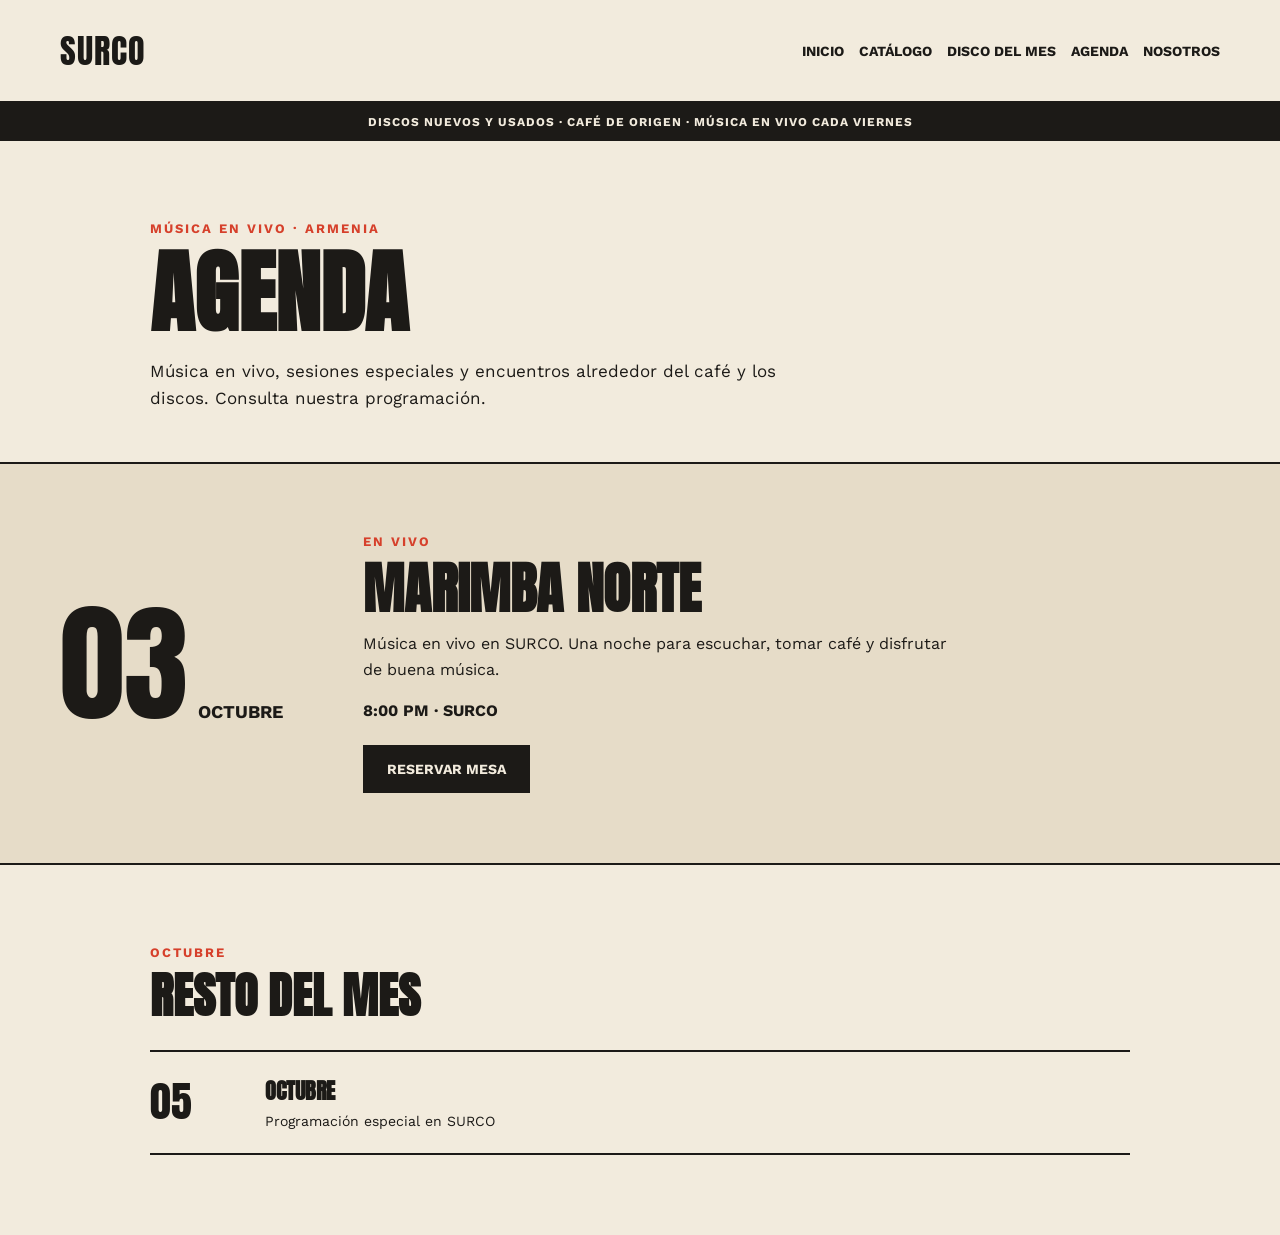
==== agenda.html @ 6380e585 "feat: agregar disco del mes y agenda" ====
<!DOCTYPE html>
<html lang="es">
<head>
    <meta charset="UTF-8">
    <meta name="viewport" content="width=device-width, initial-scale=1.0">

    <title>Agenda | SURCO</title>

    <link rel="preconnect" href="https://fonts.googleapis.com">
    <link rel="preconnect" href="https://fonts.gstatic.com" crossorigin>
    <link href="https://fonts.googleapis.com/css2?family=Anton&family=Work+Sans:wght@400;600;700&display=swap" rel="stylesheet">

    <link rel="stylesheet" href="css/Agenda.css">
</head>

<body>

    <!-- ENCABEZADO -->
    <header class="header">
        <div class="logo">SURCO</div>

        <nav class="menu">
            <a href="index.html">INICIO</a>
            <a href="catalogo.html">CATÁLOGO</a>
            <a href="disco.html">DISCO DEL MES</a>
            <a href="agenda.html">AGENDA</a>
            <a href="nosotros.html">NOSOTROS</a>
        </nav>
    </header>


    <!-- CINTA NEGRA -->
    <div class="cinta">
        DISCOS NUEVOS Y USADOS · CAFÉ DE ORIGEN · MÚSICA EN VIVO CADA VIERNES
    </div>


    <!-- CONTENIDO PRINCIPAL -->
    <main>

        <section class="agenda-intro">
            <p class="sobrelinea">MÚSICA EN VIVO · ARMENIA</p>

            <h1>AGENDA</h1>

            <p class="descripcion">
                Música en vivo, sesiones especiales y encuentros alrededor
                del café y los discos. Consulta nuestra programación.
            </p>
        </section>


        <!-- EVENTO PRINCIPAL -->
        <section class="evento-principal">

            <div class="fecha">
                <span>03</span>
                <strong>OCTUBRE</strong>
            </div>

            <div class="evento-info">
                <p class="sobrelinea">EN VIVO</p>

                <h2>MARIMBA NORTE</h2>

                <p>
                    Música en vivo en SURCO. Una noche para escuchar,
                    tomar café y disfrutar de buena música.
                </p>

                <p class="hora">
                    8:00 PM · SURCO
                </p>

                <button>RESERVAR MESA</button>
            </div>

        </section>


        <!-- RESTO DEL MES -->
        <section class="resto">

            <p class="sobrelinea">OCTUBRE</p>

            <h2>RESTO DEL MES</h2>

            <div class="eventos">

                <article class="evento">
                    <div class="dia">05</div>

                    <div>
                        <h3>OCTUBRE</h3>
                        <p>Programación especial en SURCO</p>
---- css/Agenda.css ----
* {
    margin: 0;
    padding: 0;
    box-sizing: border-box;
}

body {
    background-color: #f2ebdd;
    color: #1c1a17;
    font-family: "Work Sans", sans-serif;
}

/* =========================
   ENCABEZADO
========================= */

.header {
    display: flex;
    flex-direction: column;
    align-items: center;
    padding: 25px 20px;
    border-bottom: 2px solid #1c1a17;
}

.logo {
    font-family: "Anton", sans-serif;
    font-size: 34px;
    letter-spacing: 1px;
    margin-bottom: 20px;
}

.menu {
    display: flex;
    flex-wrap: wrap;
    justify-content: center;
    gap: 15px;
}

.menu a {
    color: #1c1a17;
    text-decoration: none;
    font-size: 14px;
    font-weight: 700;
    text-transform: uppercase;
}

.menu a:hover {
    color: #d6402b;
}

/* =========================
   CINTA
========================= */

.cinta {
    background-color: #1c1a17;
    color: #f2ebdd;
    padding: 12px 10px;
    text-align: center;
    font-size: 12px;
    font-weight: 700;
    letter-spacing: 1px;
}

/* =========================
   INTRODUCCIÓN
========================= */

.agenda-intro {
    padding: 55px 20px 35px;
    max-width: 1100px;
    margin: auto;
}

.sobrelinea {
    color: #d6402b;
    font-size: 13px;
    font-weight: 700;
    letter-spacing: 2px;
    text-transform: uppercase;
    margin-bottom: 12px;
}

h1,
h2,
h3,
.fecha,
.dia {
    font-family: "Anton", sans-serif;
}

h1 {
    font-size: 60px;
    line-height: 1;
    margin-bottom: 20px;
}

.descripcion {
    max-width: 650px;
    font-size: 16px;
    line-height: 1.6;
}

/* =========================
   EVENTO PRINCIPAL
========================= */

.evento-principal {
    background-color: #e6dcc8;
    border-top: 2px solid #1c1a17;
    border-bottom: 2px solid #1c1a17;
    padding: 35px 20px;
    display: flex;
    flex-direction: column;
    gap: 30px;
}

.fecha {
    display: flex;
    align-items: baseline;
    gap: 10px;
}

.fecha span {
    font-size: 75px;
    line-height: 1;
}

.fecha strong {
    font-family: "Work Sans", sans-serif;
    font-size: 18px;
    font-weight: 700;
}

.evento-info h2 {
    font-size: 42px;
    line-height: 1;
    margin-bottom: 15px;
}

.evento-info > p:not(.sobrelinea):not(.hora) {
    line-height: 1.6;
    margin-bottom: 18px;
}

.hora {
    font-weight: 700;
    margin-bottom: 25px;
}

button {
    background-color: #1c1a17;
    color: #f2ebdd;
    border: 2px solid #1c1a17;
    padding: 14px 22px;
    font-family: "Work Sans", sans-serif;
    font-size: 14px;
    font-weight: 700;
    cursor: pointer;
}

button:hover {
    background-color: #d6402b;
    border-color: #d6402b;
}

/* =========================
   RESTO DEL MES
========================= */

.resto {
    padding: 55px 20px;
    max-width: 1100px;
    margin: auto;
}

.resto h2 {
    font-size: 42px;
    line-height: 1;
    margin-bottom: 30px;
}

.eventos {
    border-top: 2px solid #1c1a17;
}

.evento {
    display: grid;
    grid-template-columns: 65px 1fr;
    gap: 15px;
    padding: 22px 0;
    border-bottom: 2px solid #1c1a17;
}

.dia {
    font-size: 42px;
    line-height: 1;
}

.evento h3 {
    font-size: 22px;
    margin-bottom: 5px;
}

.evento p {
    font-size: 14px;
    line-height: 1.4;
}

.evento > strong {
    grid-column: 2;
    font-size: 13px;
    font-weight: 700;
}

/* =========================
   FOOTER
========================= */

.footer {
    background-color: #1c1a17;
    color: #f2ebdd;
    padding: 45px 20px;
    display: grid;
    gap: 30px;
}

.footer-logo {
    font-family: "Anton", sans-serif;
    font-size: 34px;
}

.footer-logo p {
    font-family: "Work Sans", sans-serif;
    font-size: 14px;
    font-weight: 400;
    margin-top: 10px;
}

.footer-column {
    display: flex;
    flex-direction: column;
    gap: 8px;
}

.footer-column h3 {
    font-size: 20px;
    margin-bottom: 5px;
}

.footer-column a {
    color: #f2ebdd;
    text-decoration: none;
    font-size: 14px;
}

.footer-column a:hover {
    color: #d6402b;
}

/* =========================
   TABLET
========================= */

@media (min-width: 600px) {

    .header {
        flex-direction: row;
        justify-content: space-between;
        padding: 25px 40px;
    }

    .logo {
        margin-bottom: 0;
    }

    .menu {
        justify-content: flex-end;
    }

    .evento-principal {
        padding: 50px 40px;
        flex-direction: row;
        align-items: center;
        gap: 80px;
    }

    .fecha {
        min-width: 220px;
    }

    .fecha span {
        font-size: 100px;
    }

    .evento-info {
        max-width: 600px;
    }

    .footer {
        grid-template-columns: 2fr 1fr 1fr 1fr;
        padding: 50px 40px;
    }
}

/* =========================
   ESCRITORIO
========================= */

@media (min-width: 900px) {

    .header {
        padding: 25px 60px;
    }

    .agenda-intro {
        padding: 80px 60px 50px;
    }

    h1 {
        font-size: 90px;
    }

    .descripcion {
        font-size: 17px;
    }

    .evento-principal {
        padding: 70px 60px;
    }

    .fecha span {
        font-size: 130px;
    }

    .evento-info h2 {
        font-size: 55px;
    }

    .resto {
        padding: 80px 60px;
    }

    .resto h2 {
        font-size: 48px;
    }

    .evento {
        grid-template-columns: 100px 1fr auto;
        align-items: center;
    }

    .evento > strong {
        grid-column: auto;
    }

    .footer {
        padding: 60px;
    }
}
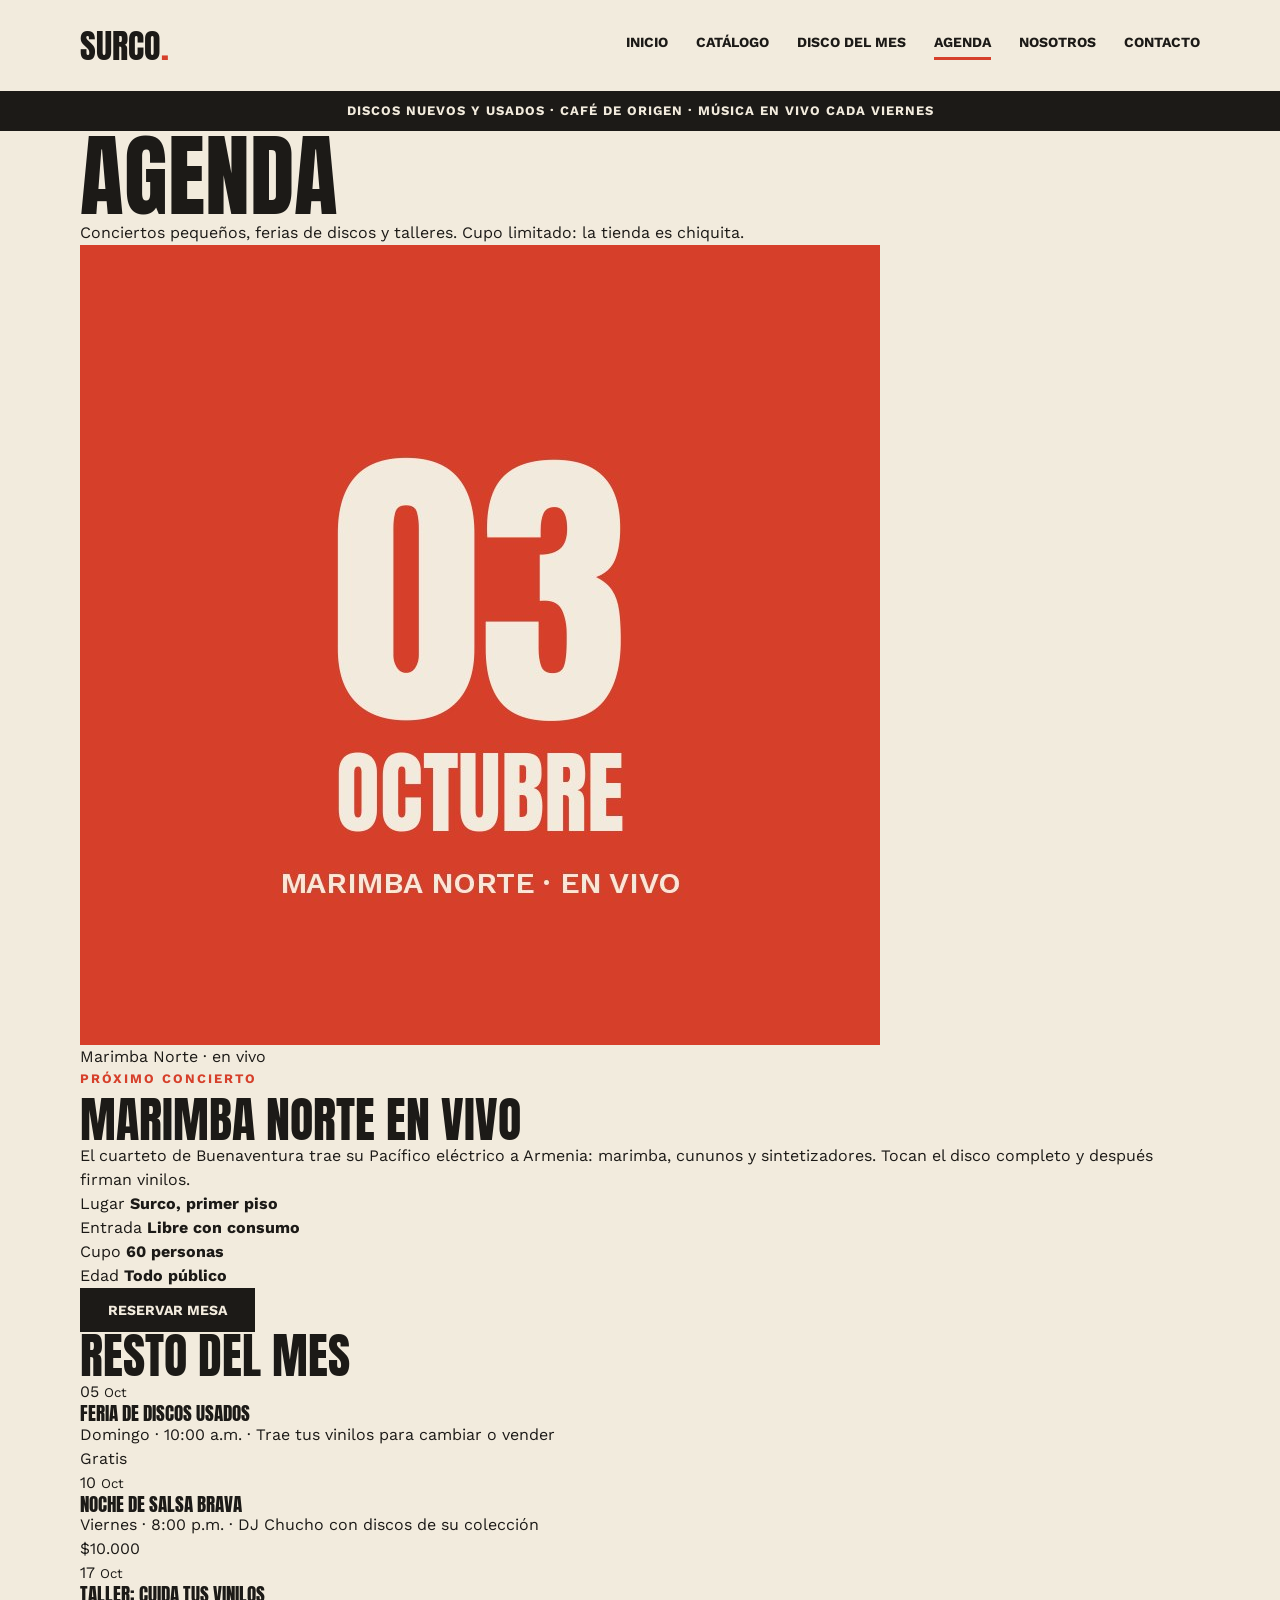
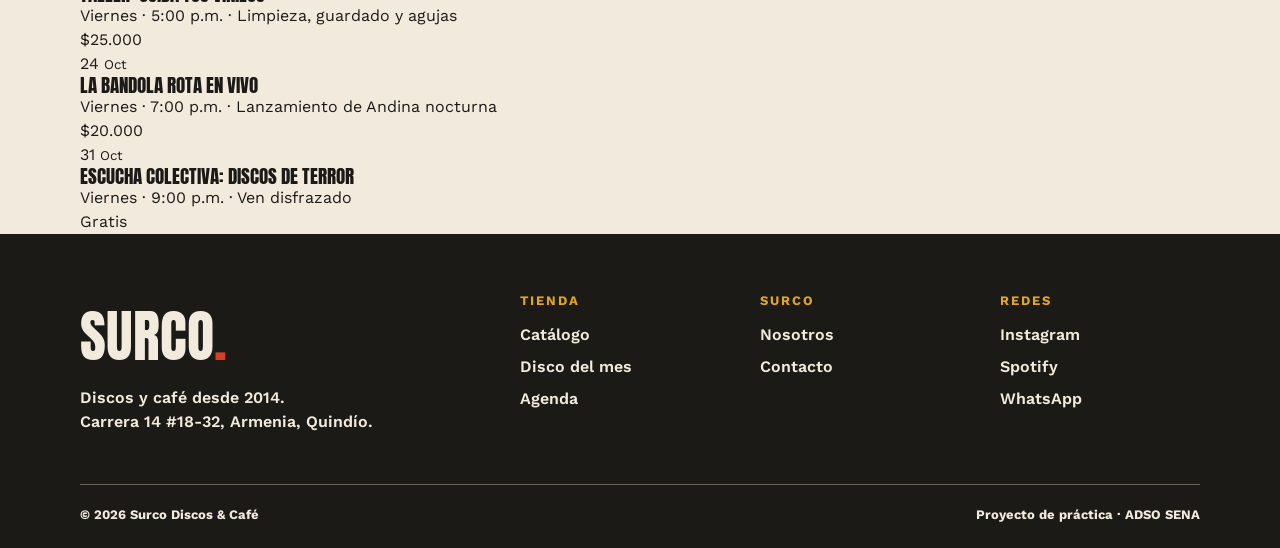
==== commit 55088037: "fix: corregir disco del mes y agenda" ====
--- a/agenda.html
+++ b/agenda.html
@@ -3,93 +3,306 @@
 <head>
     <meta charset="UTF-8">
     <meta name="viewport" content="width=device-width, initial-scale=1.0">
-
-    <title>Agenda | SURCO</title>
-
-    <link rel="preconnect" href="https://fonts.googleapis.com">
-    <link rel="preconnect" href="https://fonts.gstatic.com" crossorigin>
-    <link href="https://fonts.googleapis.com/css2?family=Anton&family=Work+Sans:wght@400;600;700&display=swap" rel="stylesheet">
-
-    <link rel="stylesheet" href="css/Agenda.css">
+    <title>Agenda - Surco Discos y Café</title>
+    <link rel="stylesheet" href="css/base.css">
+    <link rel="stylesheet" href="css/agenda.css">
 </head>
-
 <body>
 
-    <!-- ENCABEZADO -->
-    <header class="header">
-        <div class="logo">SURCO</div>
-
-        <nav class="menu">
-            <a href="index.html">INICIO</a>
-            <a href="catalogo.html">CATÁLOGO</a>
-            <a href="disco.html">DISCO DEL MES</a>
-            <a href="agenda.html">AGENDA</a>
-            <a href="nosotros.html">NOSOTROS</a>
+<header class="site-header">
+
+    <div class="container header-inner">
+
+        <a href="index.html" class="logo">
+            Surco<span>.</span>
+        </a>
+
+        <nav class="main-nav">
+
+            <a href="index.html">Inicio</a>
+            <a href="catalogo.html">Catálogo</a>
+            <a href="disco.html">Disco del mes</a>
+            <a href="agenda.html" class="active" aria-current="page">Agenda</a>
+            <a href="nosotros.html">Nosotros</a>
+            <a href="contacto.html">Contacto</a>
+
         </nav>
-    </header>
-
-
-    <!-- CINTA NEGRA -->
-    <div class="cinta">
-        DISCOS NUEVOS Y USADOS · CAFÉ DE ORIGEN · MÚSICA EN VIVO CADA VIERNES
+
     </div>
 
-
-    <!-- CONTENIDO PRINCIPAL -->
-    <main>
-
-        <section class="agenda-intro">
-            <p class="sobrelinea">MÚSICA EN VIVO · ARMENIA</p>
-
-            <h1>AGENDA</h1>
-
-            <p class="descripcion">
-                Música en vivo, sesiones especiales y encuentros alrededor
-                del café y los discos. Consulta nuestra programación.
+</header>
+
+<div class="cinta">
+    Discos nuevos y usados · Café de origen · Música en vivo cada viernes
+</div>
+
+<main>
+
+    <section class="page-header">
+
+        <div class="container">
+
+            <h1>Agenda</h1>
+
+            <p>
+                Conciertos pequeños, ferias de discos y talleres.
+                Cupo limitado: la tienda es chiquita.
             </p>
-        </section>
-
-
-        <!-- EVENTO PRINCIPAL -->
-        <section class="evento-principal">
-
-            <div class="fecha">
-                <span>03</span>
-                <strong>OCTUBRE</strong>
-            </div>
-
-            <div class="evento-info">
-                <p class="sobrelinea">EN VIVO</p>
-
-                <h2>MARIMBA NORTE</h2>
+
+        </div>
+
+    </section>
+
+
+    <section class="proximo">
+
+        <div class="container">
+
+            <div class="proximo-box">
+
+                <div class="proximo-fecha">
+
+                    <img src="imagenes/afiche-marimba.jpg"
+                         alt="Foto de Marimba Norte, con los cuatro integrantes tocando marimba y cununos"
+                         class="proximo-imagen">
+
+                    <p class="fecha-nombre">
+                        Marimba Norte · en vivo
+                    </p>
+
+                </div>
+
+
+                <div class="proximo-info">
+
+                    <p class="antetitulo">
+                        Próximo concierto
+                    </p>
+
+                    <h2>
+                        Marimba Norte en vivo
+                    </h2>
+
+                    <p class="proximo-texto">
+                        El cuarteto de Buenaventura trae su Pacífico eléctrico a Armenia:
+                        marimba, cununos y sintetizadores. Tocan el disco completo y después
+                        firman vinilos.
+                    </p>
+
+
+                    <div class="datos-evento">
+
+                        <div class="dato">
+                            <span>Lugar</span>
+                            <strong>Surco, primer piso</strong>
+                        </div>
+
+                        <div class="dato">
+                            <span>Entrada</span>
+                            <strong>Libre con consumo</strong>
+                        </div>
+
+                        <div class="dato">
+                            <span>Cupo</span>
+                            <strong>60 personas</strong>
+                        </div>
+
+                        <div class="dato">
+                            <span>Edad</span>
+                            <strong>Todo público</strong>
+                        </div>
+
+                    </div>
+
+
+                    <button type="button" class="btn">
+                        Reservar mesa
+                    </button>
+
+                </div>
+
+            </div>
+
+        </div>
+
+    </section>
+
+
+    <section class="resto">
+
+        <div class="container">
+
+            <h2>Resto del mes</h2>
+
+            <div class="eventos">
+
+                <article class="evento">
+
+                    <div class="evento-fecha">
+                        <span>05</span>
+                        <small>Oct</small>
+                    </div>
+
+                    <div class="evento-detalle">
+                        <h3>Feria de discos usados</h3>
+                        <p>
+                            Domingo · 10:00 a.m. · Trae tus vinilos para cambiar o vender
+                        </p>
+                    </div>
+
+                    <span class="evento-precio">Gratis</span>
+
+                </article>
+
+
+                <article class="evento">
+
+                    <div class="evento-fecha">
+                        <span>10</span>
+                        <small>Oct</small>
+                    </div>
+
+                    <div class="evento-detalle">
+                        <h3>Noche de salsa brava</h3>
+                        <p>
+                            Viernes · 8:00 p.m. · DJ Chucho con discos de su colección
+                        </p>
+                    </div>
+
+                    <span class="evento-precio">$10.000</span>
+
+                </article>
+
+
+                <article class="evento">
+
+                    <div class="evento-fecha">
+                        <span>17</span>
+                        <small>Oct</small>
+                    </div>
+
+                    <div class="evento-detalle">
+                        <h3>Taller: cuida tus vinilos</h3>
+                        <p>
+                            Viernes · 5:00 p.m. · Limpieza, guardado y agujas
+                        </p>
+                    </div>
+
+                    <span class="evento-precio">$25.000</span>
+
+                </article>
+
+
+                <article class="evento">
+
+                    <div class="evento-fecha">
+                        <span>24</span>
+                        <small>Oct</small>
+                    </div>
+
+                    <div class="evento-detalle">
+                        <h3>La Bandola Rota en vivo</h3>
+                        <p>
+                            Viernes · 7:00 p.m. · Lanzamiento de Andina nocturna
+                        </p>
+                    </div>
+
+                    <span class="evento-precio">$20.000</span>
+
+                </article>
+
+
+                <article class="evento">
+
+                    <div class="evento-fecha">
+                        <span>31</span>
+                        <small>Oct</small>
+                    </div>
+
+                    <div class="evento-detalle">
+                        <h3>Escucha colectiva: discos de terror</h3>
+                        <p>
+                            Viernes · 9:00 p.m. · Ven disfrazado
+                        </p>
+                    </div>
+
+                    <span class="evento-precio">Gratis</span>
+
+                </article>
+
+            </div>
+
+        </div>
+
+    </section>
+
+</main>
+
+
+<footer class="site-footer">
+
+    <div class="container">
+
+        <div class="footer-grid">
+
+            <div class="footer-brand">
+
+                <a href="index.html" class="logo">
+                    Surco<span>.</span>
+                </a>
 
                 <p>
-                    Música en vivo en SURCO. Una noche para escuchar,
-                    tomar café y disfrutar de buena música.
+                    Discos y café desde 2014.<br>
+                    Carrera 14 #18-32, Armenia, Quindío.
                 </p>
 
-                <p class="hora">
-                    8:00 PM · SURCO
-                </p>
-
-                <button>RESERVAR MESA</button>
-            </div>
-
-        </section>
-
-
-        <!-- RESTO DEL MES -->
-        <section class="resto">
-
-            <p class="sobrelinea">OCTUBRE</p>
-
-            <h2>RESTO DEL MES</h2>
-
-            <div class="eventos">
-
-                <article class="evento">
-                    <div class="dia">05</div>
-
-                    <div>
-                        <h3>OCTUBRE</h3>
-                        <p>Programación especial en SURCO</p>+            </div>
+
+
+            <div class="footer-column">
+
+                <h3>Tienda</h3>
+
+                <a href="catalogo.html">Catálogo</a>
+                <a href="disco.html">Disco del mes</a>
+                <a href="agenda.html">Agenda</a>
+
+            </div>
+
+
+            <div class="footer-column">
+
+                <h3>Surco</h3>
+
+                <a href="nosotros.html">Nosotros</a>
+                <a href="contacto.html">Contacto</a>
+
+            </div>
+
+
+            <div class="footer-column">
+
+                <h3>Redes</h3>
+
+                <a href="#">Instagram</a>
+                <a href="#">Spotify</a>
+                <a href="#">WhatsApp</a>
+
+            </div>
+
+        </div>
+
+
+        <div class="footer-bottom">
+
+            <p>© 2026 Surco Discos & Café</p>
+            <p>Proyecto de práctica · ADSO SENA</p>
+
+        </div>
+
+    </div>
+
+</footer>
+
+</body>
+</html>
--- a/css/base.css
+++ b/css/base.css
@@ -0,0 +1,294 @@
+@import url('https://fonts.googleapis.com/css2?family=Anton&family=Work+Sans:wght@400;600;700&display=swap');
+
+:root {
+    --papel: #f2ebdd;
+    --papel-oscuro: #e6dcc8;
+    --tinta: #1c1a17;
+    --gris: #6b645a;
+    --rojo: #d6402b;
+    --mostaza: #e0a526;
+}
+
+* {
+    box-sizing: border-box;
+}
+
+html {
+    scroll-behavior: smooth;
+}
+
+body {
+    margin: 0;
+    background-color: var(--papel);
+    color: var(--tinta);
+    font-family: 'Work Sans', sans-serif;
+    font-size: 16px;
+    line-height: 1.5;
+}
+
+img {
+    max-width: 100%;
+    display: block;
+}
+
+a {
+    color: inherit;
+    text-decoration: none;
+}
+
+p {
+    margin: 0;
+}
+
+h1,
+h2,
+h3 {
+    margin: 0;
+    font-family: 'Anton', sans-serif;
+    font-weight: 400;
+    text-transform: uppercase;
+    line-height: 1;
+}
+
+h1 {
+    font-size: 90px;
+}
+
+h2 {
+    font-size: 48px;
+}
+
+button,
+input,
+select,
+textarea {
+    font-family: 'Work Sans', sans-serif;
+}
+
+button {
+    cursor: pointer;
+}
+
+:focus-visible {
+    outline: 3px solid var(--rojo);
+    outline-offset: 3px;
+}
+
+.container {
+    width: 100%;
+    max-width: 1200px;
+    margin: 0 auto;
+    padding: 0 40px;
+}
+
+.logo {
+    display: inline-block;
+    font-family: 'Anton', sans-serif;
+    font-size: 34px;
+    text-transform: uppercase;
+}
+
+.logo span {
+    color: var(--rojo);
+}
+
+.site-header {
+    padding: 20px 0;
+}
+
+.header-inner {
+    display: flex;
+    align-items: center;
+    justify-content: space-between;
+    gap: 15px 32px;
+}
+
+.main-nav {
+    display: flex;
+    flex-wrap: wrap;
+    gap: 12px 28px;
+}
+
+.main-nav a {
+    padding-bottom: 4px;
+    border-bottom: 3px solid transparent;
+    font-size: 14px;
+    font-weight: 700;
+    text-transform: uppercase;
+}
+
+.main-nav a:hover {
+    color: var(--rojo);
+}
+
+.main-nav a.active {
+    border-bottom-color: var(--rojo);
+}
+
+.cinta {
+    padding: 10px 20px;
+    background-color: var(--tinta);
+    color: var(--papel);
+    font-size: 13px;
+    font-weight: 700;
+    letter-spacing: 1px;
+    text-align: center;
+    text-transform: uppercase;
+}
+
+.btn {
+    display: inline-block;
+    padding: 12px 26px;
+    border: 2px solid var(--tinta);
+    background-color: var(--tinta);
+    color: var(--papel);
+    font-size: 14px;
+    font-weight: 700;
+    text-align: center;
+    text-transform: uppercase;
+}
+
+.btn:hover {
+    background-color: var(--rojo);
+    border-color: var(--rojo);
+}
+
+.btn-outline {
+    background-color: transparent;
+    color: var(--tinta);
+}
+
+.btn-outline:hover {
+    background-color: transparent;
+    border-color: var(--rojo);
+    color: var(--rojo);
+}
+
+.btn-light {
+    background-color: transparent;
+    border-color: var(--papel);
+    color: var(--papel);
+}
+
+.btn-light:hover {
+    background-color: transparent;
+    border-color: var(--rojo);
+    color: var(--rojo);
+}
+
+.antetitulo {
+    margin-bottom: 8px;
+    color: var(--rojo);
+    font-size: 13px;
+    font-weight: 700;
+    letter-spacing: 2px;
+    text-transform: uppercase;
+}
+
+.site-footer {
+    padding-top: 60px;
+    background-color: var(--tinta);
+    color: var(--papel);
+}
+
+.footer-grid {
+    display: grid;
+    grid-template-columns: 2fr 1fr 1fr 1fr;
+    gap: 40px;
+    padding-bottom: 50px;
+}
+
+.footer-brand .logo {
+    display: block;
+    width: fit-content;
+    margin-bottom: 8px;
+    font-size: 56px;
+}
+
+.footer-brand p {
+    font-weight: 600;
+}
+
+.footer-column {
+    display: flex;
+    flex-direction: column;
+    gap: 8px;
+}
+
+.footer-column h3 {
+    margin-bottom: 8px;
+    color: var(--mostaza);
+    font-family: 'Work Sans', sans-serif;
+    font-size: 13px;
+    font-weight: 700;
+    letter-spacing: 2px;
+}
+
+.footer-column a {
+    font-weight: 600;
+}
+
+.footer-column a:hover {
+    color: var(--rojo);
+}
+
+.footer-bottom {
+    display: flex;
+    justify-content: space-between;
+    flex-wrap: wrap;
+    gap: 12px 24px;
+    padding: 20px 0 24px;
+    border-top: 1px solid var(--gris);
+}
+
+.footer-bottom p {
+    font-size: 13px;
+    font-weight: 700;
+}
+
+@media (max-width: 900px) {
+    .container {
+        padding: 0 32px;
+    }
+
+    .footer-grid {
+        grid-template-columns: 1fr 1fr 1fr;
+    }
+
+    .footer-brand {
+        grid-column: 1 / -1;
+    }
+}
+
+@media (max-width: 600px) {
+    .container {
+        padding: 0 20px;
+    }
+
+    h1 {
+        font-size: 60px;
+    }
+
+    h2 {
+        font-size: 38px;
+    }
+
+    .header-inner {
+        flex-direction: column;
+    }
+
+    .main-nav {
+        justify-content: center;
+        gap: 12px 18px;
+    }
+
+    .footer-grid {
+        grid-template-columns: 1fr;
+        gap: 45px;
+        padding-bottom: 56px;
+    }
+
+    .footer-bottom {
+        flex-direction: column;
+    }
+}
